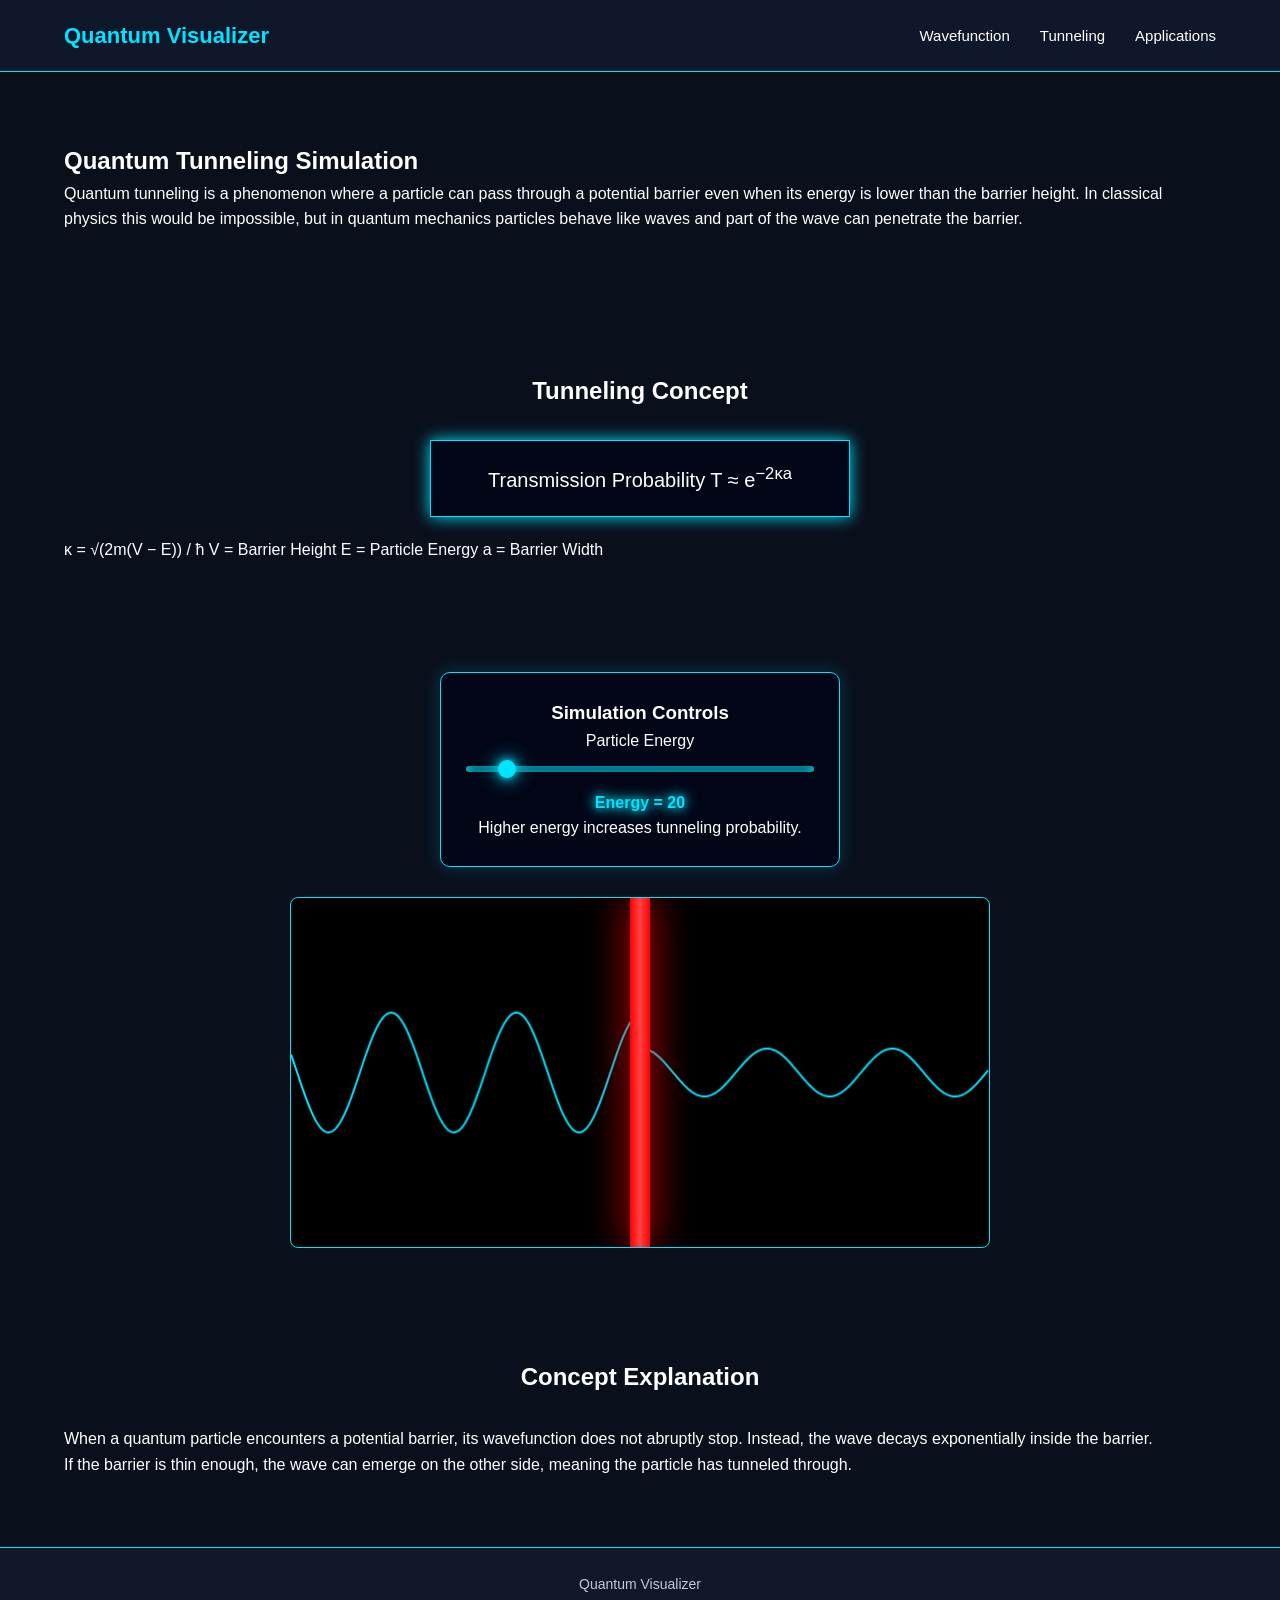
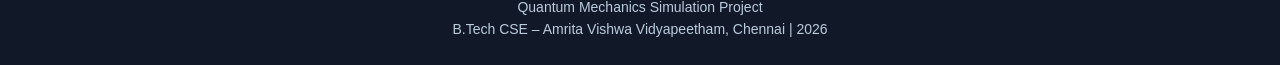
==== tunneling.html @ f1e796b0 "Add files via upload" ====
<!DOCTYPE html>
<html lang="en">

<head>

<meta charset="UTF-8">
<meta name="viewport" content="width=device-width, initial-scale=1.0">

<title>Quantum Tunneling</title>

<link rel="stylesheet" href="css/index.css">

</head>

<body>

<nav class="navbar">

<a href="index.html" class="logo">Quantum Visualizer</a>

<ul class="navlinks">
<li><a href="wavefunction.html">Wavefunction</a></li>
<li><a href="tunneling.html">Tunneling</a></li>
<li><a href="application.html">Applications</a></li>
</ul>

</nav>

<section class="concept">

<h1>Quantum Tunneling Simulation</h1>

<p>
Quantum tunneling is a phenomenon where a particle can pass through
a potential barrier even when its energy is lower than the barrier height.
In classical physics this would be impossible, but in quantum mechanics
particles behave like waves and part of the wave can penetrate the barrier.
</p>

</section>

<section class="formula">

<h2>Tunneling Concept</h2>

<div class="formulaBox">

Transmission Probability  
T ≈ e<sup>−2κa</sup>

</div>

<p>

κ = √(2m(V − E)) / ħ  
V = Barrier Height  
E = Particle Energy  
a = Barrier Width  

</p>

</section>

<section class="container">

<div class="controls">

<h3>Simulation Controls</h3>

<label>Particle Energy</label>

<input type="range" id="energySlider" min="1" max="200" value="20">

<p id="energyValue">Energy = 20</p>

<p>
Higher energy increases tunneling probability.
</p>

</div>

<div class="simulation">
<canvas id="tunnelCanvas"></canvas>
</div>

</section>

<section class="explanation">

<h2>Concept Explanation</h2>

<p>
When a quantum particle encounters a potential barrier,
its wavefunction does not abruptly stop.
Instead, the wave decays exponentially inside the barrier.
</p>

<p>
If the barrier is thin enough, the wave can emerge on the
other side, meaning the particle has tunneled through.
</p>

</section>

<footer>
<p>
Quantum Visualizer <br> 
Quantum Mechanics Simulation Project<br>
B.Tech CSE – Amrita Vishwa Vidyapeetham, Chennai | 2026
</p>
</footer>

<script src="js/tunneling.js"></script>
<script src="js/background.js"></script>

</body>
</html>
---- css/index.css ----
:root{
--bg:#0a0f1c;
--card:#020617;
--primary:#00e5ff;
--text:#ffffff;
--muted:#bcd;
}

*{
margin:0;
padding:0;
box-sizing:border-box;
}

body{
font-family:Segoe UI, Arial, sans-serif;
background:var(--bg);
color:var(--text);
line-height:1.6;
overflow-x:hidden;
}


.navbar{
display:flex;
justify-content:space-between;
align-items:center;
padding:18px 5%;
background:#0f172a;
border-bottom:1px solid var(--primary);
position:sticky;
top:0;
z-index:10;
}

.logo{
font-size:22px;
font-weight:bold;
color:var(--primary);
text-decoration:none;
}

.navlinks{
display:flex;
gap:30px;
list-style:none;
}

.navlinks a{
color:white;
text-decoration:none;
font-size:15px;
position:relative;
}

.navlinks a::after{
content:'';
position:absolute;
width:0%;
height:2px;
left:0;
bottom:-4px;
background:var(--primary);
transition:.3s;
}

.navlinks a:hover::after{
width:100%;
}


.hero{
display:grid;
grid-template-columns:1fr 1fr;
gap:40px;
padding:80px 5%;
align-items:center;
}

.heroText h1{
font-size:42px;
margin-bottom:15px;
}

.heroText p{
color:var(--muted);
}

.buttons{
margin-top:20px;
}

.btn{
background:var(--primary);
color:black;
padding:12px 22px;
border-radius:6px;
text-decoration:none;
margin-right:10px;
transition:.3s;
display:inline-block;
}

.btn:hover{
transform:translateY(-3px);
box-shadow:0 0 15px var(--primary);
}


.heroCanvas canvas{
width:100%;
border:1px solid var(--primary);
border-radius:10px;
background:#020617;
}


section{
padding:70px 5%;
}

h2{
text-align:center;
margin-bottom:30px;
}


.featureGrid,
.appGrid{
display:grid;
grid-template-columns:repeat(auto-fit,minmax(250px,1fr));
gap:25px;
}

.card,
.appCard{
background:var(--card);
border:1px solid var(--primary);
padding:25px;
border-radius:10px;
transition:.3s;
}

.card:hover,
.appCard:hover{
transform:translateY(-8px);
box-shadow:0 0 20px var(--primary);
}

.card h3,
.appCard h3{
color:var(--primary);
margin-bottom:10px;
}


.formulaBox{
background:var(--card);
border:1px solid var(--primary);
padding:20px;
text-align:center;
margin:20px auto;
max-width:420px;
font-size:20px;
box-shadow:0 0 15px var(--primary);
}


.container{
display:flex;
flex-direction:column;
align-items:center;
justify-content:center;
gap:30px;
padding:40px;
}


.controls{
background:#020617;
border:1px solid #00e5ff;
padding:25px;
border-radius:10px;
box-shadow:0 0 20px rgba(0,229,255,0.2);
text-align:center;
max-width:400px;
width:90%;
}

.controls input{
width:100%;
margin-top:10px;
}


.controls input[type="range"]{
appearance:none;
-webkit-appearance:none;
width:100%;
height:6px;
border-radius:5px;
background:#02131f;
outline:none;
box-shadow:0 0 8px #00e5ff inset;
margin-top:10px;
}

.controls input[type="range"]::-webkit-slider-thumb{
appearance:none;
-webkit-appearance:none;
width:18px;
height:18px;
border-radius:50%;
background:#00e5ff;
cursor:pointer;
box-shadow:0 0 10px #00e5ff,0 0 20px #00e5ff;
transition:.2s;
}

.controls input[type="range"]::-webkit-slider-thumb:hover{
transform:scale(1.2);
}

.controls input[type="range"]::-moz-range-thumb{
width:18px;
height:18px;
border:none;
border-radius:50%;
background:#00e5ff;
cursor:pointer;
box-shadow:0 0 10px #00e5ff,0 0 20px #00e5ff;
}


#energyValue{
font-weight:bold;
color:#00e5ff;
text-shadow:0 0 8px #00e5ff,0 0 15px #00e5ff;
transition:.2s;
margin-top:10px;
}


.simulation{
display:flex;
justify-content:center;
width:100%;
}

.simulation canvas{
max-width:700px;
width:100%;
border:1px solid #00e5ff;
border-radius:8px;
background:black;
}


.simulatorLayout{
display:grid;
grid-template-columns:300px 1fr;
gap:40px;
}


.controlsPanel{
background:var(--card);
border:1px solid var(--primary);
padding:25px;
border-radius:10px;
box-shadow:0 0 20px rgba(0,229,255,0.15);
}

.controlsPanel input{
width:100%;
margin-top:10px;
}


.controlsPanel input[type="range"]{
appearance:none;
-webkit-appearance:none;
width:100%;
height:6px;
border-radius:5px;
background:#02131f;
outline:none;
box-shadow:0 0 8px #00e5ff inset;
}

.controlsPanel input[type="range"]::-webkit-slider-thumb{
appearance:none;
-webkit-appearance:none;
width:18px;
height:18px;
border-radius:50%;
background:#00e5ff;
cursor:pointer;
box-shadow:0 0 10px #00e5ff,0 0 20px #00e5ff;
}

.controlsPanel input[type="range"]::-moz-range-thumb{
width:18px;
height:18px;
border:none;
border-radius:50%;
background:#00e5ff;
cursor:pointer;
box-shadow:0 0 10px #00e5ff,0 0 20px #00e5ff;
}


#nValue{
font-weight:bold;
color:#00e5ff;
text-shadow:0 0 8px #00e5ff,0 0 15px #00e5ff;
margin-top:10px;
}


.graphBox{
background:var(--card);
border:1px solid var(--primary);
padding:20px;
border-radius:10px;
box-shadow:0 0 15px rgba(0,229,255,0.2);
transition:.3s;
}

.graphBox:hover{
box-shadow:0 0 25px rgba(0,229,255,0.35);
}

.graphBox canvas{
width:100%;
height:350px;
background:black;
border:1px solid var(--primary);
}

.graphBox h3{
color:var(--primary);
text-shadow:0 0 6px #00e5ff;
margin-bottom:15px;
}


footer{
text-align:center;
padding:25px;
background:#111827;
color:#bcd;
font-size:14px;
line-height:1.6;
border-top:1px solid #00e5ff;
}


@media(max-width:900px){

.hero{
grid-template-columns:1fr;
text-align:center;
}

.simulatorLayout{
grid-template-columns:1fr;
}

}

@media(max-width:600px){

.navbar{
flex-direction:column;
gap:10px;
}

.navlinks{
flex-direction:column;
gap:10px;
}

.heroText h1{
font-size:32px;
}

}
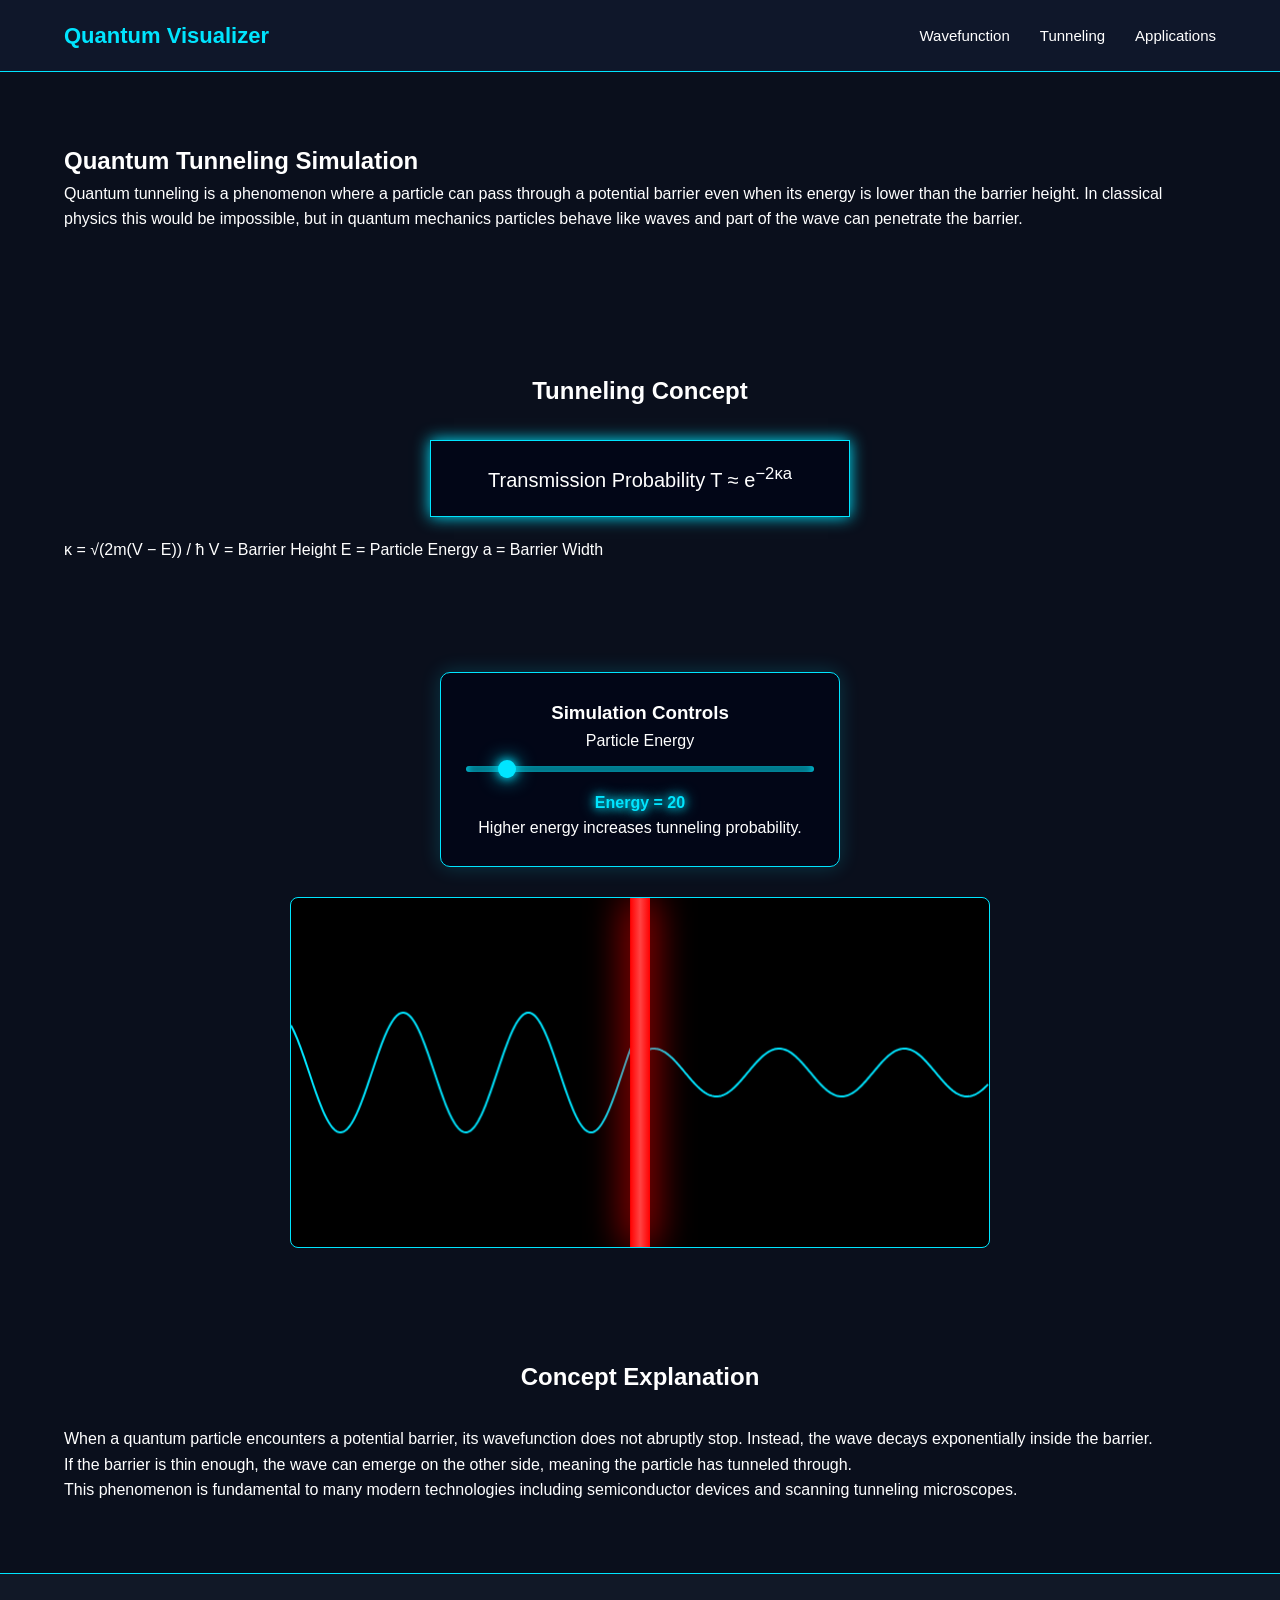
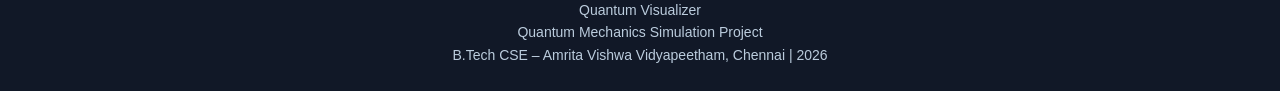
==== commit 31a80b61: "Enhance tunneling.html with additional explanation This update adds a new paragraph explaining the s" ====
--- a/tunneling.html
+++ b/tunneling.html
@@ -100,6 +100,11 @@
 other side, meaning the particle has tunneled through.
 </p>
 
+<p>
+This phenomenon is fundamental to many modern technologies 
+including semiconductor devices and scanning tunneling microscopes.
+</p>
+
 </section>
 
 <footer>
@@ -114,4 +119,5 @@
 <script src="js/background.js"></script>
 
 </body>
-</html>+
+</html>
--- a/css/index.css
+++ b/css/index.css
@@ -260,6 +260,7 @@
 display:grid;
 grid-template-columns:300px 1fr;
 gap:40px;
+align-items: center;
 }
 
 
@@ -325,6 +326,7 @@
 border-radius:10px;
 box-shadow:0 0 15px rgba(0,229,255,0.2);
 transition:.3s;
+margin-bottom:10px;
 }
 
 .graphBox:hover{
@@ -344,6 +346,11 @@
 margin-bottom:15px;
 }
 
+.graphsPanel{
+display:flex;
+flex-direction:column;
+gap:5px;
+}
 
 footer{
 text-align:center;
